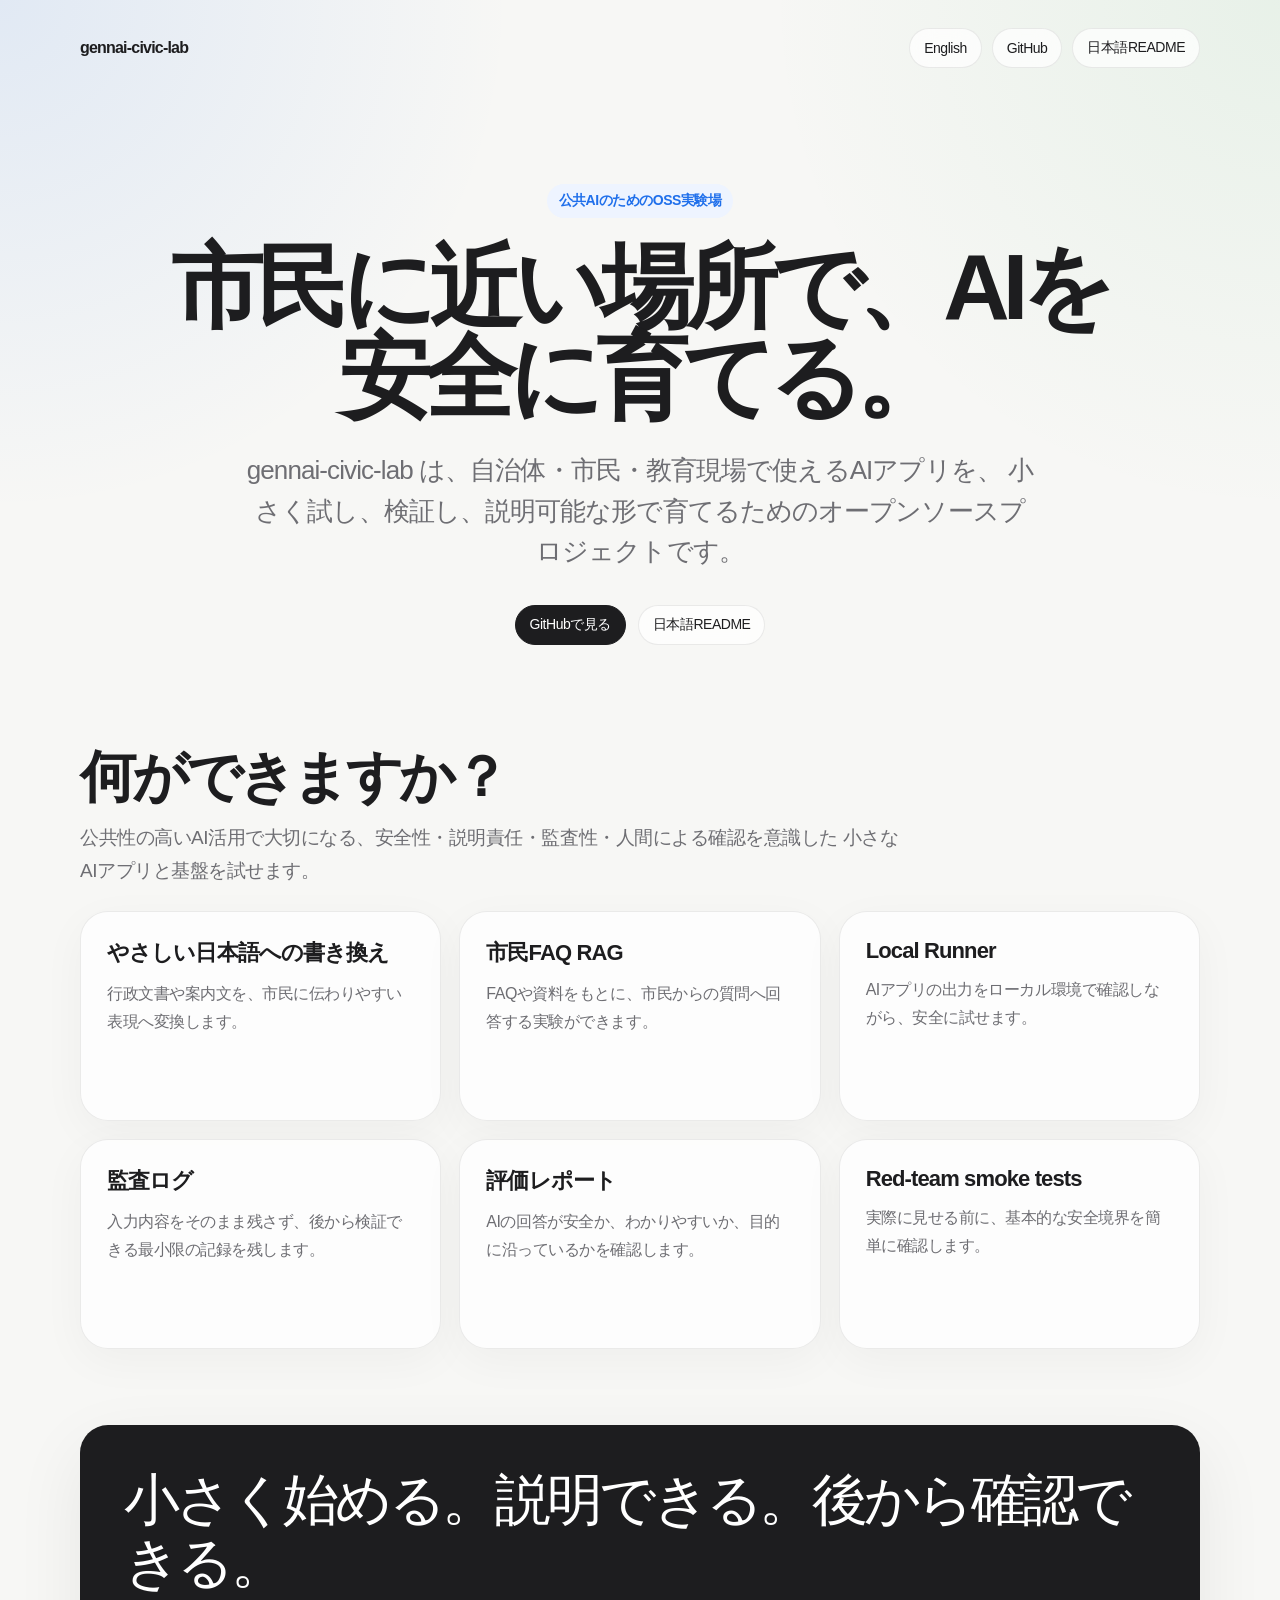
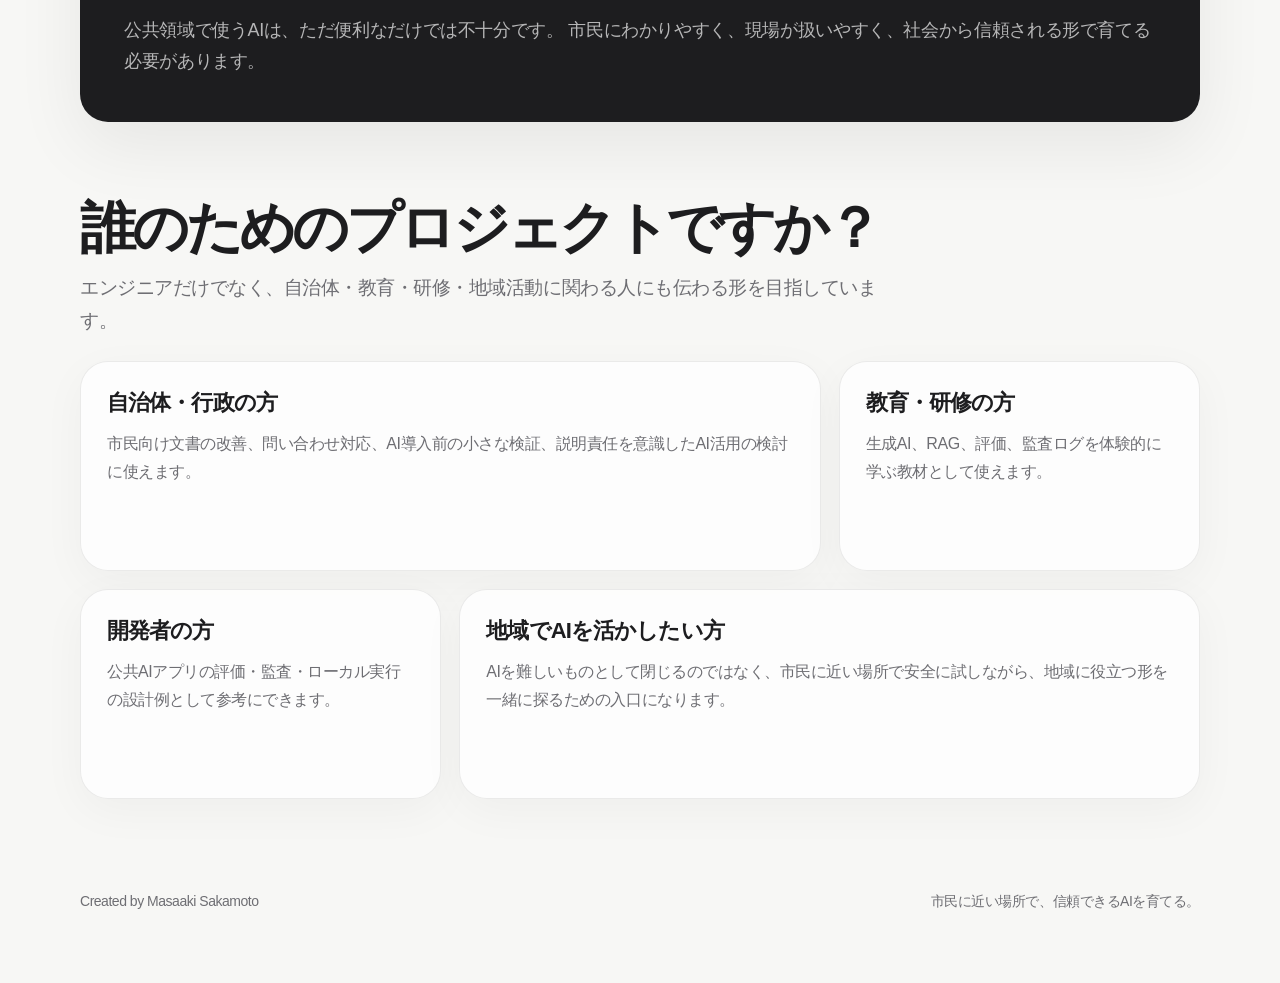
==== docs/ja/index.html @ 60789cdd "docs: README導線とGitHub Pages入口を整理" ====
<!doctype html>
<html lang="ja">
<head>
  <meta charset="utf-8" />
  <meta name="viewport" content="width=device-width,initial-scale=1" />
  <title>gennai-civic-lab | 公共AIのためのOSS実験場</title>
  <meta name="description" content="自治体・市民・教育現場で使えるAIアプリを、安全に、小さく、検証しながら育てるためのオープンソース実験場です。" />
  <link rel="stylesheet" href="../assets/site.css" />
</head>
<body>
  <div class="page">
    <header>
      <a class="brand" href="../">gennai-civic-lab</a>
      <nav>
        <a href="../">English</a>
        <a href="https://github.com/masaakisakamoto/gennai-civic-lab">GitHub</a>
        <a href="https://github.com/masaakisakamoto/gennai-civic-lab/blob/main/README.ja.md">日本語README</a>
      </nav>
    </header>

    <main>
      <section class="hero">
        <div class="eyebrow">公共AIのためのOSS実験場</div>
        <h1>市民に近い場所で、AIを安全に育てる。</h1>
        <p class="lead">
          gennai-civic-lab は、自治体・市民・教育現場で使えるAIアプリを、
          小さく試し、検証し、説明可能な形で育てるためのオープンソースプロジェクトです。
        </p>
        <div class="actions">
          <a class="button primary" href="https://github.com/masaakisakamoto/gennai-civic-lab">GitHubで見る</a>
          <a class="button" href="https://github.com/masaakisakamoto/gennai-civic-lab/blob/main/README.ja.md">日本語README</a>
        </div>
      </section>

      <section>
        <div class="section-title">
          <h2>何ができますか？</h2>
          <p>
            公共性の高いAI活用で大切になる、安全性・説明責任・監査性・人間による確認を意識した
            小さなAIアプリと基盤を試せます。
          </p>
        </div>

        <div class="grid">
          <article class="card"><h3>やさしい日本語への書き換え</h3><p>行政文書や案内文を、市民に伝わりやすい表現へ変換します。</p></article>
          <article class="card"><h3>市民FAQ RAG</h3><p>FAQや資料をもとに、市民からの質問へ回答する実験ができます。</p></article>
          <article class="card"><h3>Local Runner</h3><p>AIアプリの出力をローカル環境で確認しながら、安全に試せます。</p></article>
          <article class="card"><h3>監査ログ</h3><p>入力内容をそのまま残さず、後から検証できる最小限の記録を残します。</p></article>
          <article class="card"><h3>評価レポート</h3><p>AIの回答が安全か、わかりやすいか、目的に沿っているかを確認します。</p></article>
          <article class="card"><h3>Red-team smoke tests</h3><p>実際に見せる前に、基本的な安全境界を簡単に確認します。</p></article>
        </div>
      </section>

      <section>
        <div class="principle">
          <p>小さく始める。説明できる。後から確認できる。</p>
          <span>
            公共領域で使うAIは、ただ便利なだけでは不十分です。
            市民にわかりやすく、現場が扱いやすく、社会から信頼される形で育てる必要があります。
          </span>
        </div>
      </section>

      <section>
        <div class="section-title">
          <h2>誰のためのプロジェクトですか？</h2>
          <p>
            エンジニアだけでなく、自治体・教育・研修・地域活動に関わる人にも伝わる形を目指しています。
          </p>
        </div>

        <div class="grid">
          <article class="card large"><h3>自治体・行政の方</h3><p>市民向け文書の改善、問い合わせ対応、AI導入前の小さな検証、説明責任を意識したAI活用の検討に使えます。</p></article>
          <article class="card"><h3>教育・研修の方</h3><p>生成AI、RAG、評価、監査ログを体験的に学ぶ教材として使えます。</p></article>
          <article class="card"><h3>開発者の方</h3><p>公共AIアプリの評価・監査・ローカル実行の設計例として参考にできます。</p></article>
          <article class="card large"><h3>地域でAIを活かしたい方</h3><p>AIを難しいものとして閉じるのではなく、市民に近い場所で安全に試しながら、地域に役立つ形を一緒に探るための入口になります。</p></article>
        </div>
      </section>
    </main>

    <footer>
      <span>Created by Masaaki Sakamoto</span>
      <span>市民に近い場所で、信頼できるAIを育てる。</span>
    </footer>
  </div>
</body>
</html>
---- docs/assets/site.css ----
:root {
  --bg: #f7f7f5;
  --panel: rgba(255, 255, 255, 0.78);
  --text: #1d1d1f;
  --muted: #6e6e73;
  --line: rgba(0, 0, 0, 0.08);
  --accent: #1f6feb;
  --soft: #eef4ff;
  --radius: 28px;
  --shadow: 0 24px 70px rgba(0, 0, 0, 0.07);
}

* {
  box-sizing: border-box;
}

html {
  scroll-behavior: smooth;
}

body {
  margin: 0;
  font-family: -apple-system, BlinkMacSystemFont, "Segoe UI", "Hiragino Sans", "Yu Gothic", "YuGothic", "Noto Sans JP", sans-serif;
  background:
    radial-gradient(circle at top left, rgba(31, 111, 235, 0.10), transparent 32rem),
    radial-gradient(circle at top right, rgba(52, 168, 83, 0.08), transparent 32rem),
    var(--bg);
  color: var(--text);
  letter-spacing: -0.03em;
}

a {
  color: inherit;
  text-decoration: none;
}

.page {
  width: min(1120px, calc(100% - 40px));
  margin: 0 auto;
}

header {
  padding: 28px 0;
  display: flex;
  justify-content: space-between;
  align-items: center;
  gap: 16px;
}

.brand {
  font-weight: 760;
  letter-spacing: -0.05em;
}

nav {
  display: flex;
  gap: 10px;
  flex-wrap: wrap;
  justify-content: flex-end;
}

nav a,
.button {
  display: inline-flex;
  align-items: center;
  justify-content: center;
  border: 1px solid var(--line);
  background: rgba(255, 255, 255, 0.72);
  backdrop-filter: blur(12px);
  padding: 10px 14px;
  border-radius: 999px;
  font-size: 14px;
  color: var(--text);
  transition: transform 0.18s ease, background 0.18s ease, border-color 0.18s ease;
}

nav a:hover,
.button:hover {
  transform: translateY(-1px);
  background: #fff;
  border-color: rgba(0, 0, 0, 0.16);
}

.hero {
  padding: 88px 0 64px;
  text-align: center;
}

.eyebrow {
  display: inline-flex;
  padding: 8px 12px;
  border-radius: 999px;
  background: var(--soft);
  color: var(--accent);
  font-size: 14px;
  font-weight: 680;
  margin-bottom: 24px;
}

h1 {
  margin: 0 auto;
  max-width: 960px;
  font-size: clamp(44px, 7.8vw, 92px);
  line-height: 0.98;
  letter-spacing: -0.075em;
}

.lead {
  margin: 28px auto 0;
  max-width: 790px;
  font-size: clamp(18px, 2.4vw, 26px);
  line-height: 1.55;
  color: var(--muted);
  letter-spacing: -0.035em;
}

.actions {
  margin-top: 34px;
  display: flex;
  justify-content: center;
  gap: 12px;
  flex-wrap: wrap;
}

.button.primary {
  background: var(--text);
  color: #fff;
  border-color: var(--text);
}

section {
  padding: 38px 0;
}

.section-title {
  max-width: 820px;
  margin-bottom: 24px;
}

h2 {
  margin: 0 0 14px;
  font-size: clamp(32px, 5vw, 56px);
  line-height: 1.06;
  letter-spacing: -0.065em;
}

.section-title p {
  margin: 0;
  color: var(--muted);
  font-size: 19px;
  line-height: 1.75;
}

.grid {
  display: grid;
  grid-template-columns: repeat(3, 1fr);
  gap: 18px;
}

.card {
  background: var(--panel);
  border: 1px solid var(--line);
  border-radius: var(--radius);
  padding: 26px;
  box-shadow: 0 12px 45px rgba(0, 0, 0, 0.04);
  min-height: 210px;
}

.card.large {
  grid-column: span 2;
}

.card h3 {
  margin: 0 0 12px;
  font-size: 22px;
  letter-spacing: -0.04em;
}

.card p {
  margin: 0;
  color: var(--muted);
  line-height: 1.75;
  font-size: 16px;
}

.principle {
  background: var(--text);
  color: #fff;
  border-radius: var(--radius);
  padding: 44px;
  box-shadow: var(--shadow);
}

.principle p {
  margin: 0;
  font-size: clamp(28px, 5vw, 56px);
  line-height: 1.12;
  letter-spacing: -0.065em;
}

.principle span {
  display: block;
  margin-top: 20px;
  color: rgba(255, 255, 255, 0.68);
  font-size: 18px;
  line-height: 1.75;
  letter-spacing: -0.02em;
}

footer {
  padding: 56px 0 72px;
  color: var(--muted);
  font-size: 14px;
  display: flex;
  justify-content: space-between;
  gap: 16px;
  flex-wrap: wrap;
}

@media (max-width: 820px) {
  header {
    align-items: flex-start;
    flex-direction: column;
  }

  .hero {
    text-align: left;
    padding-top: 56px;
  }

  .actions {
    justify-content: flex-start;
  }

  .grid {
    grid-template-columns: 1fr;
  }

  .card.large {
    grid-column: span 1;
  }

  .principle {
    padding: 30px;
  }
}
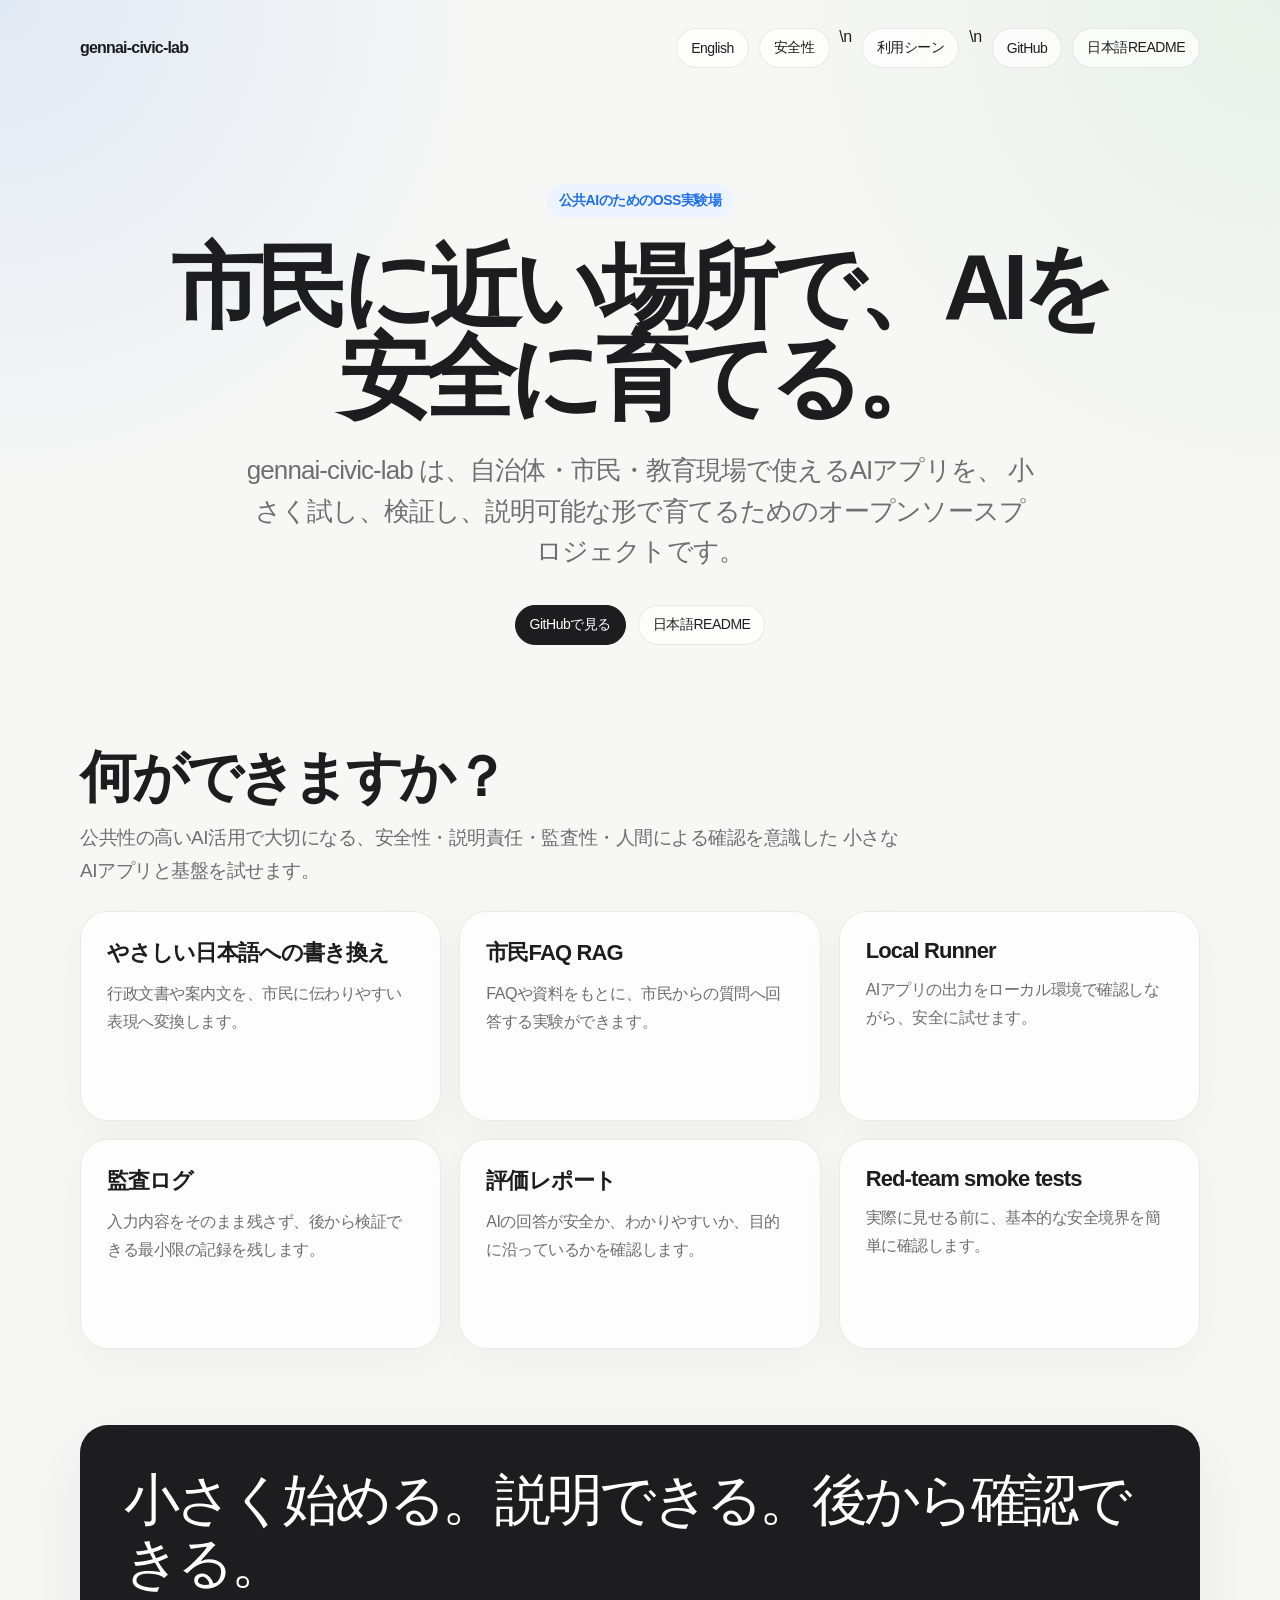
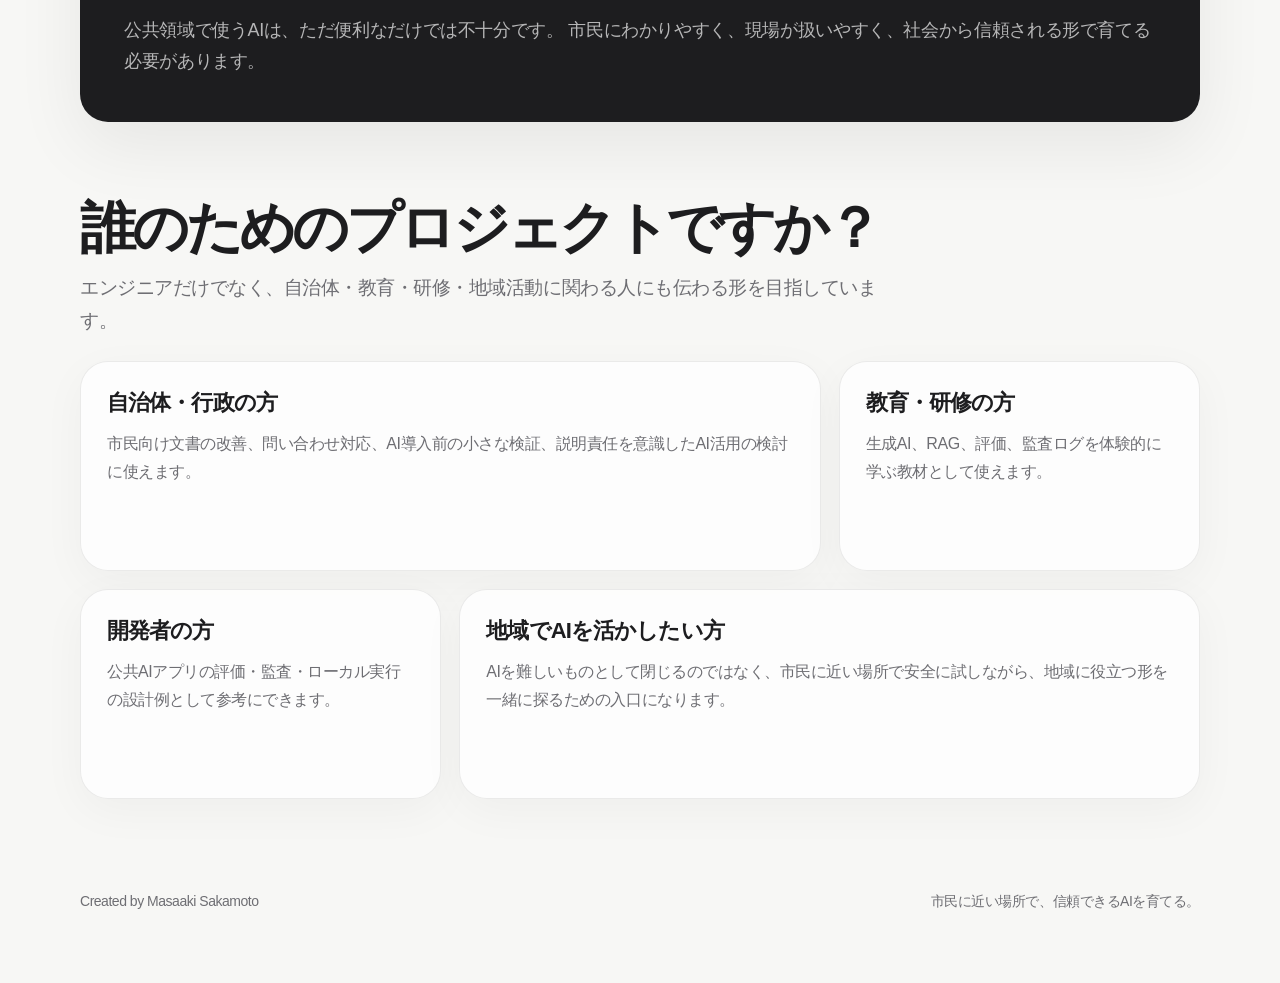
==== commit 87fc1ab3: "docs: 公共AI向けSafetyと利用シーンページを追加" ====
--- a/docs/ja/index.html
+++ b/docs/ja/index.html
@@ -13,7 +13,7 @@
       <a class="brand" href="../">gennai-civic-lab</a>
       <nav>
         <a href="../">English</a>
-        <a href="https://github.com/masaakisakamoto/gennai-civic-lab">GitHub</a>
+        <a href="./safety.html">安全性</a>\n        <a href="./use-cases.html">利用シーン</a>\n        <a href="https://github.com/masaakisakamoto/gennai-civic-lab">GitHub</a>
         <a href="https://github.com/masaakisakamoto/gennai-civic-lab/blob/main/README.ja.md">日本語README</a>
       </nav>
     </header>
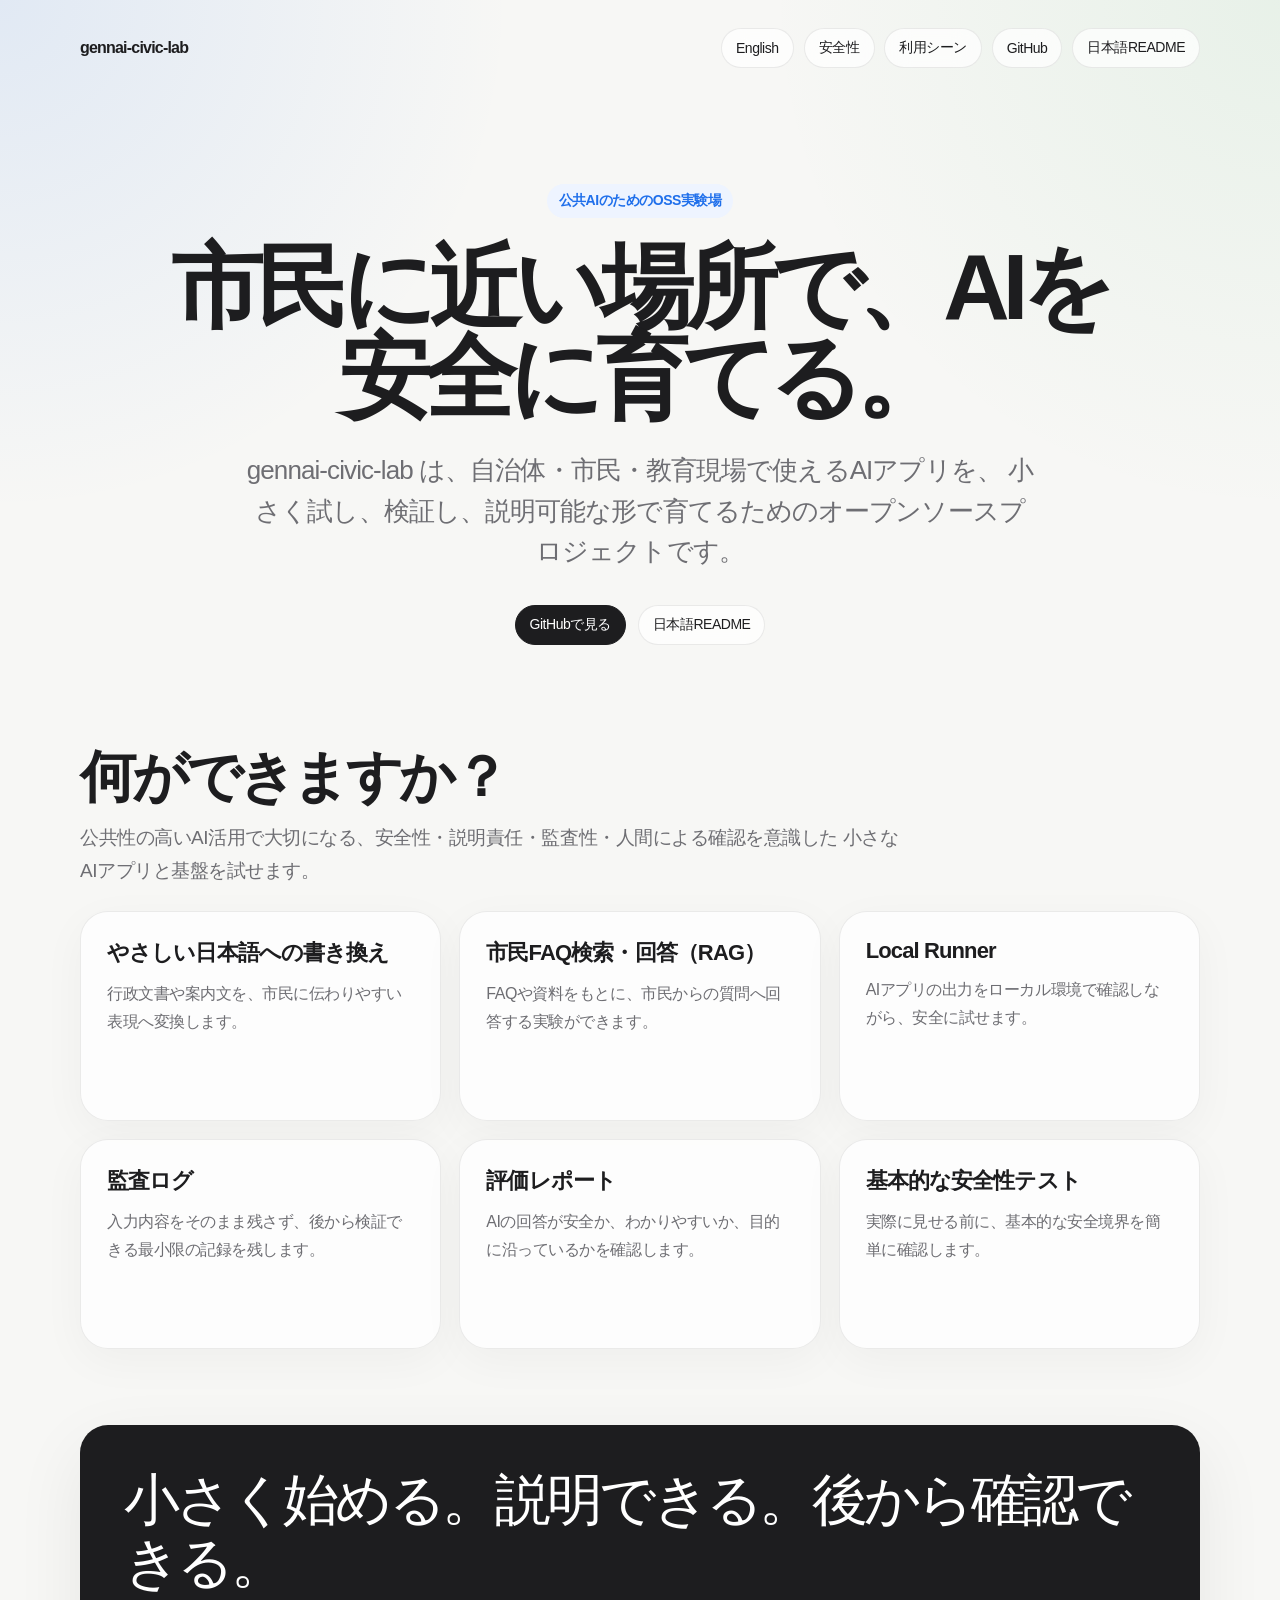
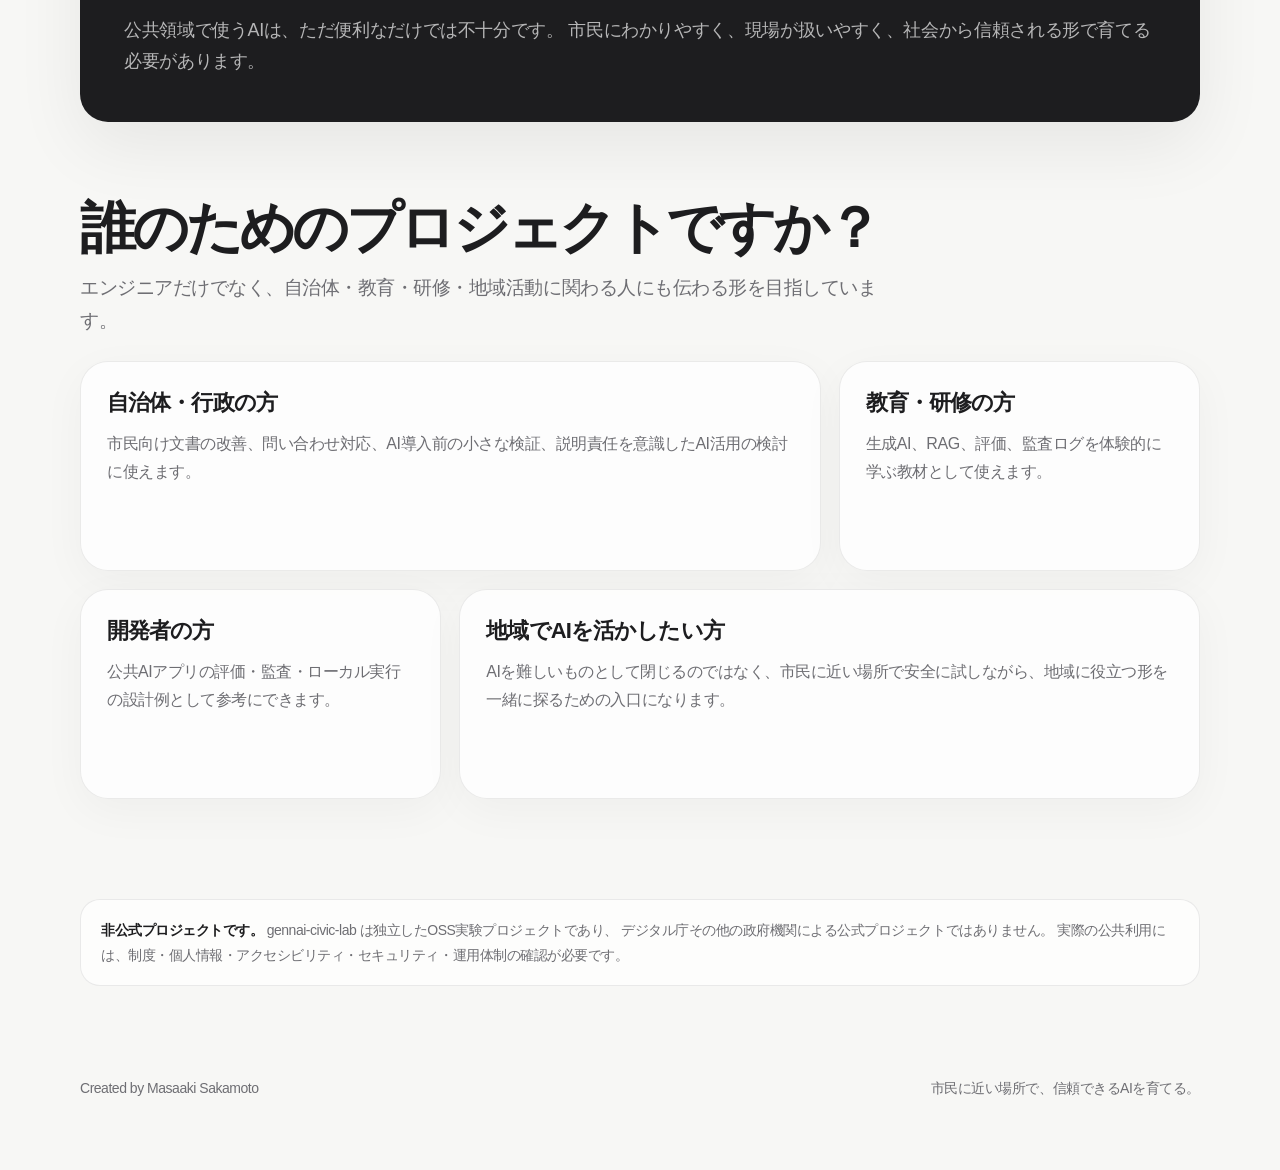
==== commit 5d0f8c94: "docs: Pagesの非公式表記と日本語導線を改善" ====
--- a/docs/ja/index.html
+++ b/docs/ja/index.html
@@ -13,7 +13,9 @@
       <a class="brand" href="../">gennai-civic-lab</a>
       <nav>
         <a href="../">English</a>
-        <a href="./safety.html">安全性</a>\n        <a href="./use-cases.html">利用シーン</a>\n        <a href="https://github.com/masaakisakamoto/gennai-civic-lab">GitHub</a>
+        <a href="./safety.html">安全性</a>
+        <a href="./use-cases.html">利用シーン</a>
+        <a href="https://github.com/masaakisakamoto/gennai-civic-lab">GitHub</a>
         <a href="https://github.com/masaakisakamoto/gennai-civic-lab/blob/main/README.ja.md">日本語README</a>
       </nav>
     </header>
@@ -43,11 +45,11 @@
 
         <div class="grid">
           <article class="card"><h3>やさしい日本語への書き換え</h3><p>行政文書や案内文を、市民に伝わりやすい表現へ変換します。</p></article>
-          <article class="card"><h3>市民FAQ RAG</h3><p>FAQや資料をもとに、市民からの質問へ回答する実験ができます。</p></article>
+          <article class="card"><h3>市民FAQ検索・回答（RAG）</h3><p>FAQや資料をもとに、市民からの質問へ回答する実験ができます。</p></article>
           <article class="card"><h3>Local Runner</h3><p>AIアプリの出力をローカル環境で確認しながら、安全に試せます。</p></article>
           <article class="card"><h3>監査ログ</h3><p>入力内容をそのまま残さず、後から検証できる最小限の記録を残します。</p></article>
           <article class="card"><h3>評価レポート</h3><p>AIの回答が安全か、わかりやすいか、目的に沿っているかを確認します。</p></article>
-          <article class="card"><h3>Red-team smoke tests</h3><p>実際に見せる前に、基本的な安全境界を簡単に確認します。</p></article>
+          <article class="card"><h3>基本的な安全性テスト</h3><p>実際に見せる前に、基本的な安全境界を簡単に確認します。</p></article>
         </div>
       </section>
 
@@ -76,6 +78,16 @@
           <article class="card large"><h3>地域でAIを活かしたい方</h3><p>AIを難しいものとして閉じるのではなく、市民に近い場所で安全に試しながら、地域に役立つ形を一緒に探るための入口になります。</p></article>
         </div>
       </section>
+
+      <section>
+        <div class="notice">
+          <strong>非公式プロジェクトです。</strong>
+          gennai-civic-lab は独立したOSS実験プロジェクトであり、
+          デジタル庁その他の政府機関による公式プロジェクトではありません。
+          実際の公共利用には、制度・個人情報・アクセシビリティ・セキュリティ・運用体制の確認が必要です。
+        </div>
+      </section>
+
     </main>
 
     <footer>
--- a/docs/assets/site.css
+++ b/docs/assets/site.css
@@ -244,3 +244,18 @@
     padding: 30px;
   }
 }
+
+.notice {
+  margin-top: 24px;
+  background: rgba(255, 255, 255, 0.72);
+  border: 1px solid var(--line);
+  border-radius: 20px;
+  padding: 18px 20px;
+  color: var(--muted);
+  font-size: 14px;
+  line-height: 1.75;
+}
+
+.notice strong {
+  color: var(--text);
+}
